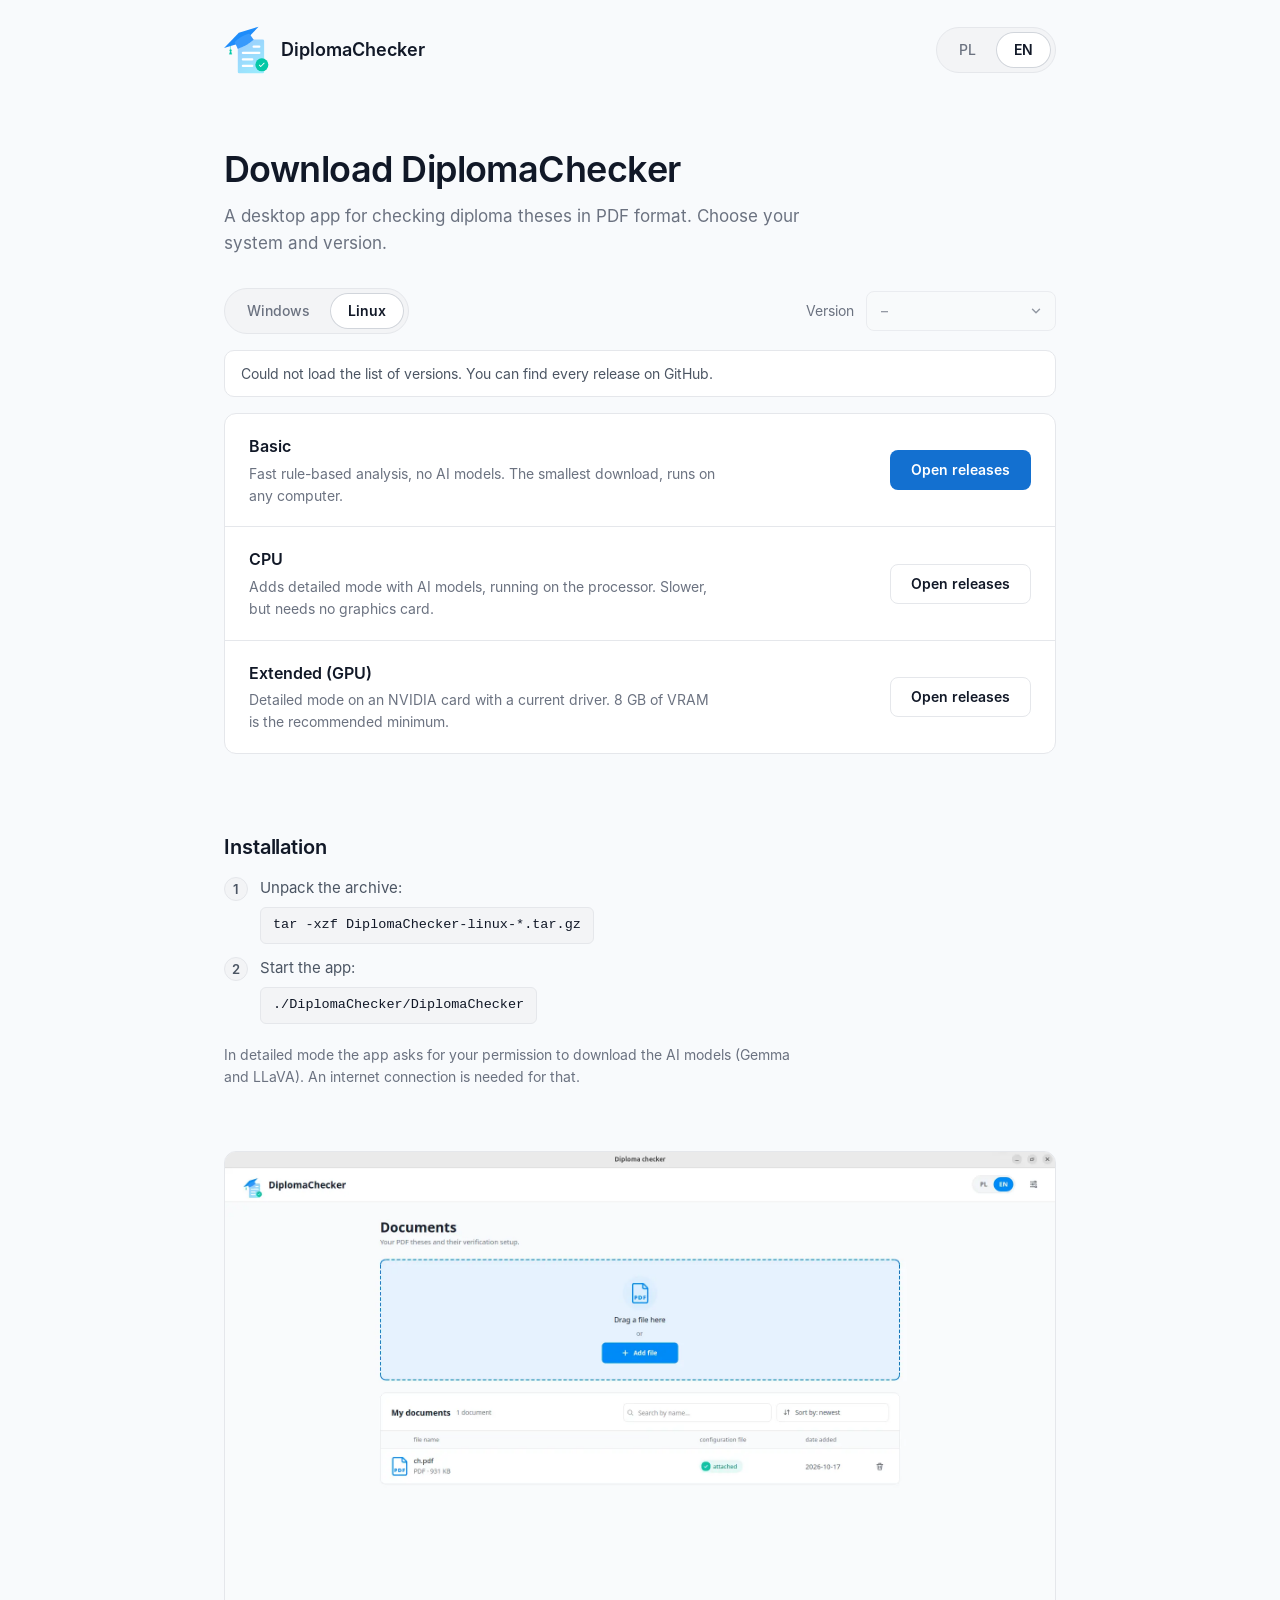
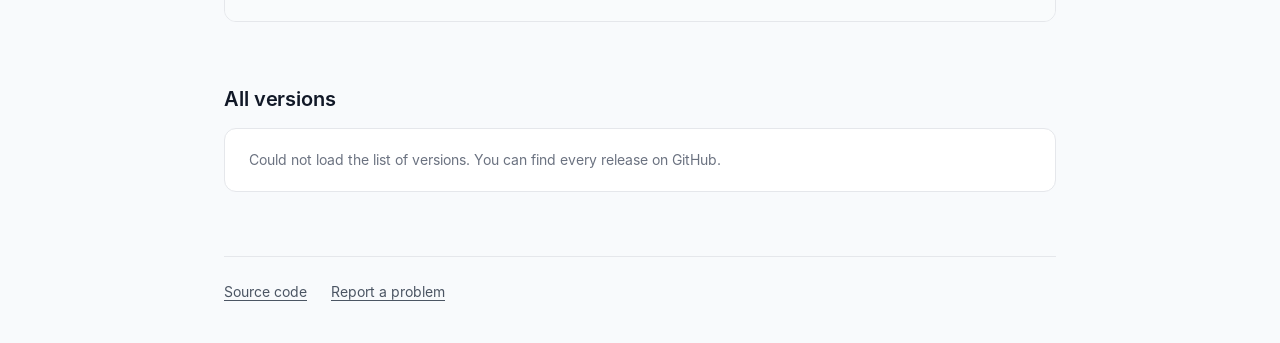
==== index.html @ 4f6f4d1f "Creating download page" ====
<!doctype html>
<html lang="pl">
<head>
  <meta charset="utf-8">
  <meta name="viewport" content="width=device-width, initial-scale=1">
  <title>Pobierz DiplomaChecker</title>
  <meta name="description" content="Pobierz DiplomaChecker, aplikację desktopową do sprawdzania prac dyplomowych w formacie PDF. Windows i Linux.">
  <meta name="color-scheme" content="light">
  <link rel="icon" href="assets/logo.svg" type="image/svg+xml">
  <link rel="preload" href="assets/fonts/inter-400.woff2" as="font" type="font/woff2" crossorigin>
  <link rel="preload" href="assets/fonts/inter-600.woff2" as="font" type="font/woff2" crossorigin>
  <link rel="stylesheet" href="assets/style.css">
  <script src="assets/app.js" defer></script>
</head>
<body>
  <header class="wrap site-header">
    <a class="brand" href="./" aria-label="DiplomaChecker">
      <img class="logo" src="assets/favicon.svg" alt="" width="45" height="52">
      <span class="brand-name">DiplomaChecker</span>
    </a>
    <div class="seg" id="lang" role="radiogroup" aria-label="Język / Language">
      <label><input type="radio" name="lang" value="pl"><span>PL</span></label>
      <label><input type="radio" name="lang" value="en"><span>EN</span></label>
    </div>
  </header>

  <main class="wrap">
    <section class="hero">
      <h1 data-i18n="h1">Pobierz DiplomaChecker</h1>
      <p class="lead" data-i18n="lead">Aplikacja desktopowa do sprawdzania prac dyplomowych w formacie PDF. Wybierz system i wersję.</p>
    </section>

    <section class="chooser" aria-label="Pobieranie">
      <div class="bar">
        <div class="seg" id="os" role="radiogroup" data-i18n-aria="os_label" aria-label="System operacyjny">
          <label><input type="radio" name="os" value="windows"><span>Windows</span></label>
          <label><input type="radio" name="os" value="linux"><span>Linux</span></label>
        </div>
        <label class="version">
          <span data-i18n="version">Wersja</span>
          <select id="version" disabled></select>
        </label>
      </div>

      <p class="notice" id="notice" role="status" hidden></p>

      <ul class="list" id="variants">
        <li class="row" data-variant="base">
          <div class="info">
            <p class="name" data-i18n="base_name">Podstawowa</p>
            <p class="desc" data-i18n="base_desc"></p>
          </div>
          <span class="size" data-size></span>
          <a class="btn btn-primary" data-action></a>
        </li>
        <li class="row" data-variant="cpu">
          <div class="info">
            <p class="name" data-i18n="cpu_name">CPU</p>
            <p class="desc" data-i18n="cpu_desc"></p>
          </div>
          <span class="size" data-size></span>
          <a class="btn btn-secondary" data-action></a>
        </li>
        <li class="row" data-variant="gpu">
          <div class="info">
            <p class="name" data-i18n="gpu_name">Rozszerzona (GPU)</p>
            <p class="desc" data-i18n="gpu_desc"></p>
          </div>
          <span class="size" data-size></span>
          <a class="btn btn-secondary" data-action></a>
        </li>
      </ul>

      <p class="meta" id="release-meta"></p>
    </section>

    <noscript><p class="notice">Do wyświetlenia aktualnej listy wersji potrzebny jest JavaScript. Wszystkie wydania są na stronie <a href="https://github.com/PDF-Diploma-Checker/app/releases">GitHub Releases</a>.</p></noscript>

    <section class="install" aria-labelledby="install-title">
      <h2 id="install-title" data-i18n="install_title">Instalacja</h2>
      <ol class="steps" data-os-steps="windows">
        <li data-i18n-html="win_1"></li>
        <li data-i18n-html="win_2"></li>
        <li data-i18n-html="win_3"></li>
      </ol>
      <ol class="steps" data-os-steps="linux" hidden>
        <li data-i18n-html="lin_1"></li>
        <li data-i18n-html="lin_2"></li>
      </ol>
      <p class="note" data-i18n="models_note"></p>
    </section>

    <figure class="shot">
      <img id="shot" src="assets/img/app-pl.webp" width="1440" height="860" alt="" loading="lazy">
    </figure>

    <section class="versions" aria-labelledby="versions-title">
      <h2 id="versions-title" data-i18n="all_title">Wszystkie wersje</h2>
      <ul class="list" id="all-versions"></ul>
    </section>
  </main>

  <footer class="wrap site-footer">
    <div class="footer-inner">
      <a id="link-repo" href="https://github.com/PDF-Diploma-Checker/app" data-i18n="repo">Kod źródłowy</a>
      <a id="link-issues" href="https://github.com/PDF-Diploma-Checker/app/issues" data-i18n="issues">Zgłoś problem</a>
    </div>
  </footer>
</body>
</html>
---- assets/style.css ----
/* Palette taken from the DiplomaChecker app (src/ui/styles.py).
   Roughly 60% background, 30% surfaces/greys, 10% accent (blue only on the logo, the main button and focus). */
@font-face { font-family: "Inter"; font-weight: 400; font-style: normal; font-display: swap; src: url("fonts/inter-400.woff2") format("woff2"); }
@font-face { font-family: "Inter"; font-weight: 500; font-style: normal; font-display: swap; src: url("fonts/inter-500.woff2") format("woff2"); }
@font-face { font-family: "Inter"; font-weight: 600; font-style: normal; font-display: swap; src: url("fonts/inter-600.woff2") format("woff2"); }

:root {
  --bg: #F8FAFC;
  --surface: #FFFFFF;
  --border: #E5E7EB;
  --border-strong: #D1D5DB;
  --neutral: #F3F4F6;
  --text: #111827;
  --text-2: #6B7280;
  --text-3: #4B5563;
  --accent: #1E8CFA;
  --accent-text: #0F63B8;
  --accent-btn: #1370D0;        /* a slightly deeper app blue: white text on it passes AA */
  --accent-btn-hover: #0F63B8;
  --accent-50: #F2F8FF;
  --radius: 12px;
  --gutter: 24px;
  color-scheme: light;
}

*, *::before, *::after { box-sizing: border-box; }
html { -webkit-text-size-adjust: 100%; }
body {
  margin: 0;
  background: var(--bg);
  color: var(--text);
  font: 400 16px/1.55 "Inter", "Segoe UI", "Roboto", "Helvetica Neue", "Noto Sans", "Ubuntu", sans-serif;
  font-feature-settings: "kern", "calt";
}
[hidden] { display: none !important; }
h1, h2, p, ul, ol, figure { margin: 0; padding: 0; }
ul, ol { list-style: none; }
a { color: var(--accent-text); text-decoration-thickness: 1px; text-underline-offset: 3px; }
a:hover { color: var(--accent-btn); }
:focus-visible { outline: 2px solid var(--accent); outline-offset: 2px; border-radius: 6px; }

.wrap { width: 100%; max-width: 880px; margin: 0 auto; padding: 0 var(--gutter); }

/* header */
.site-header { display: flex; align-items: center; justify-content: space-between; padding-top: 24px; padding-bottom: 24px; }
.brand { display: inline-flex; align-items: center; gap: 12px; color: var(--text); text-decoration: none; }
.brand:hover { color: var(--text); }
.mark { display: grid; place-items: center; width: 40px; height: 40px; border-radius: 10px; background: var(--accent); }
.brand-name { font-size: 18px; font-weight: 600; }

/* segmented control (language, system) */
.seg { display: inline-flex; padding: 4px; gap: 2px; background: var(--neutral); border: 1px solid var(--border); border-radius: 999px; }
.seg label { position: relative; display: block; }
.seg input { position: absolute; inset: 0; width: 100%; height: 100%; margin: 0; opacity: 0; cursor: pointer; }
.seg span { display: block; padding: 7px 18px; border-radius: 999px; font-size: 14px; font-weight: 500; color: var(--text-2); transition: color .15s, background-color .15s; }
.seg input:hover + span { color: var(--text); }
.seg input:checked + span { background: var(--surface); color: var(--text); font-weight: 600; box-shadow: inset 0 0 0 1px var(--border-strong); }
.seg input:focus-visible + span { outline: 2px solid var(--accent); outline-offset: 2px; }

/* hero */
.hero { padding-top: 48px; padding-bottom: 32px; }
.hero h1 { font-size: 36px; line-height: 1.2; font-weight: 600; letter-spacing: -0.015em; }
.lead { margin-top: 12px; max-width: 54ch; font-size: 17px; color: var(--text-2); }

/* chooser */
.bar { display: flex; flex-wrap: wrap; align-items: center; justify-content: space-between; gap: 16px; margin-bottom: 16px; }
.version { display: inline-flex; align-items: center; gap: 12px; font-size: 14px; color: var(--text-2); }
.version select {
  appearance: none; -webkit-appearance: none;
  height: 40px; min-width: 190px; padding: 0 40px 0 14px;
  font: 500 14px/1 "Inter", sans-serif; color: var(--text);
  background: var(--surface) url("data:image/svg+xml,%3Csvg xmlns='http://www.w3.org/2000/svg' viewBox='0 0 24 24' fill='none' stroke='%236B7280' stroke-width='2.5' stroke-linecap='round' stroke-linejoin='round'%3E%3Cpolyline points='6 9 12 15 18 9'/%3E%3C/svg%3E") no-repeat right 12px center / 14px 14px;
  border: 1px solid var(--border); border-radius: 8px; cursor: pointer;
}
.version select:hover:not(:disabled) { border-color: var(--border-strong); }
.version select:disabled { color: var(--text-2); cursor: default; background-color: #F9FAFB; }

.notice { margin-bottom: 16px; padding: 12px 16px; font-size: 14px; color: var(--text-3); background: var(--surface); border: 1px solid var(--border); border-radius: 10px; }

.list { background: var(--surface); border: 1px solid var(--border); border-radius: var(--radius); }
.row { display: grid; grid-template-columns: 1fr auto auto; align-items: center; gap: 8px 24px; padding: 20px 24px; }
.row + .row { border-top: 1px solid var(--border); }
.name { font-size: 16px; font-weight: 600; }
.desc { margin-top: 4px; max-width: 52ch; font-size: 14px; line-height: 1.55; color: var(--text-2); }
.size { min-width: 76px; text-align: right; font-size: 14px; color: var(--text-2); font-variant-numeric: tabular-nums; }

.btn {
  display: inline-flex; align-items: center; justify-content: center;
  min-width: 128px; height: 40px; padding: 0 20px;
  font: 600 14px/1 "Inter", sans-serif; text-decoration: none; white-space: nowrap;
  border-radius: 8px; border: 1px solid transparent; cursor: pointer;
  transition: background-color .15s, border-color .15s;
}
.btn-primary { background: var(--accent-btn); color: #fff; }
.btn-primary:hover { background: var(--accent-btn-hover); color: #fff; }
.btn-secondary { background: var(--surface); color: var(--text); border-color: var(--border); }
.btn-secondary:hover { background: #F9FAFB; border-color: var(--border-strong); color: var(--text); }
.btn[aria-disabled="true"] { background: #F9FAFB; color: #9CA3AF; border-color: var(--border); cursor: default; pointer-events: none; }

.sha { margin-top: 6px; padding: 0; background: none; border: 0; font: 400 13px/1.4 "Inter", sans-serif; color: var(--text-2); text-decoration: underline; text-underline-offset: 3px; cursor: pointer; }
.sha:hover { color: var(--text); }

.meta { margin-top: 16px; font-size: 14px; color: var(--text-2); }

/* install */
.install { padding-top: 64px; }
h2 { font-size: 20px; line-height: 1.3; font-weight: 600; letter-spacing: -0.005em; }
.steps { margin-top: 16px; counter-reset: step; display: grid; grid-template-columns: minmax(0, 1fr); gap: 12px; }
.steps li { position: relative; padding-left: 36px; max-width: 64ch; font-size: 15px; color: var(--text-3); counter-increment: step; }
.steps li::before {
  content: counter(step); position: absolute; left: 0; top: 1px;
  display: grid; place-items: center; width: 24px; height: 24px;
  font-size: 13px; font-weight: 600; color: var(--text-3);
  background: var(--neutral); border: 1px solid var(--border); border-radius: 50%;
}
.steps strong { color: var(--text); font-weight: 600; }
code { padding: 2px 6px; font: 400 13.5px/1.4 ui-monospace, "SF Mono", "Cascadia Mono", "Roboto Mono", Menlo, Consolas, monospace; color: var(--text); background: var(--neutral); border: 1px solid var(--border); border-radius: 6px; }
.steps code { display: block; width: fit-content; max-width: 100%; margin-top: 8px; padding: 8px 12px; overflow-x: auto; white-space: nowrap; }
.note { margin-top: 20px; max-width: 64ch; font-size: 14px; color: var(--text-2); }

/* screenshot */
.shot { margin-top: 64px; overflow: hidden; background: var(--surface); border: 1px solid var(--border); border-radius: var(--radius); }
.shot img { display: block; width: 100%; height: auto; }

/* all versions */
.versions { padding-top: 64px; }
.versions .list { margin-top: 16px; }
.versions .row { grid-template-columns: 1fr auto; padding: 16px 24px; }
.v-tag { font-size: 15px; font-weight: 600; }
.v-title { display: flex; flex-wrap: wrap; align-items: center; gap: 4px 12px; }
.v-date { font-size: 14px; font-weight: 400; color: var(--text-2); }
.v-flag { padding: 2px 8px; white-space: nowrap; font-size: 12px; font-weight: 500; color: var(--text-3); background: var(--neutral); border: 1px solid var(--border); border-radius: 6px; }
.v-links { display: flex; gap: 20px; font-size: 14px; font-weight: 500; }
.v-links button { padding: 0; background: none; border: 0; font: inherit; color: var(--accent-text); text-decoration: underline; text-decoration-thickness: 1px; text-underline-offset: 3px; cursor: pointer; }
.v-links button:hover { color: var(--accent-btn); }
.v-empty { padding: 20px 24px; font-size: 14px; color: var(--text-2); }

/* footer */
.site-footer { margin-top: 64px; padding-bottom: 40px; font-size: 14px; }
.footer-inner { display: flex; gap: 24px; padding-top: 24px; border-top: 1px solid var(--border); }
.site-footer a { color: var(--text-3); }
.site-footer a:hover { color: var(--text); }

/* narrow screens */
@media (max-width: 640px) {
  :root { --gutter: 16px; }
  .hero { padding-top: 32px; }
  .hero h1 { font-size: 30px; }
  .lead { font-size: 16px; }
  .bar { align-items: stretch; }
  .version { width: 100%; justify-content: space-between; }
  .version select { flex: 1; max-width: 240px; }
  .row { grid-template-columns: 1fr auto; padding: 18px 16px; }
  .info { grid-column: 1 / -1; }
  .size { grid-column: 1; text-align: left; min-width: 0; }
  .btn { grid-column: 2; }
  .versions .row { padding: 14px 16px; }
  .versions .row { grid-template-columns: 1fr; gap: 8px; }
  .install, .versions { padding-top: 48px; }
  .shot { margin-top: 48px; }
}

@media (prefers-reduced-motion: reduce) { * { transition: none !important; } }
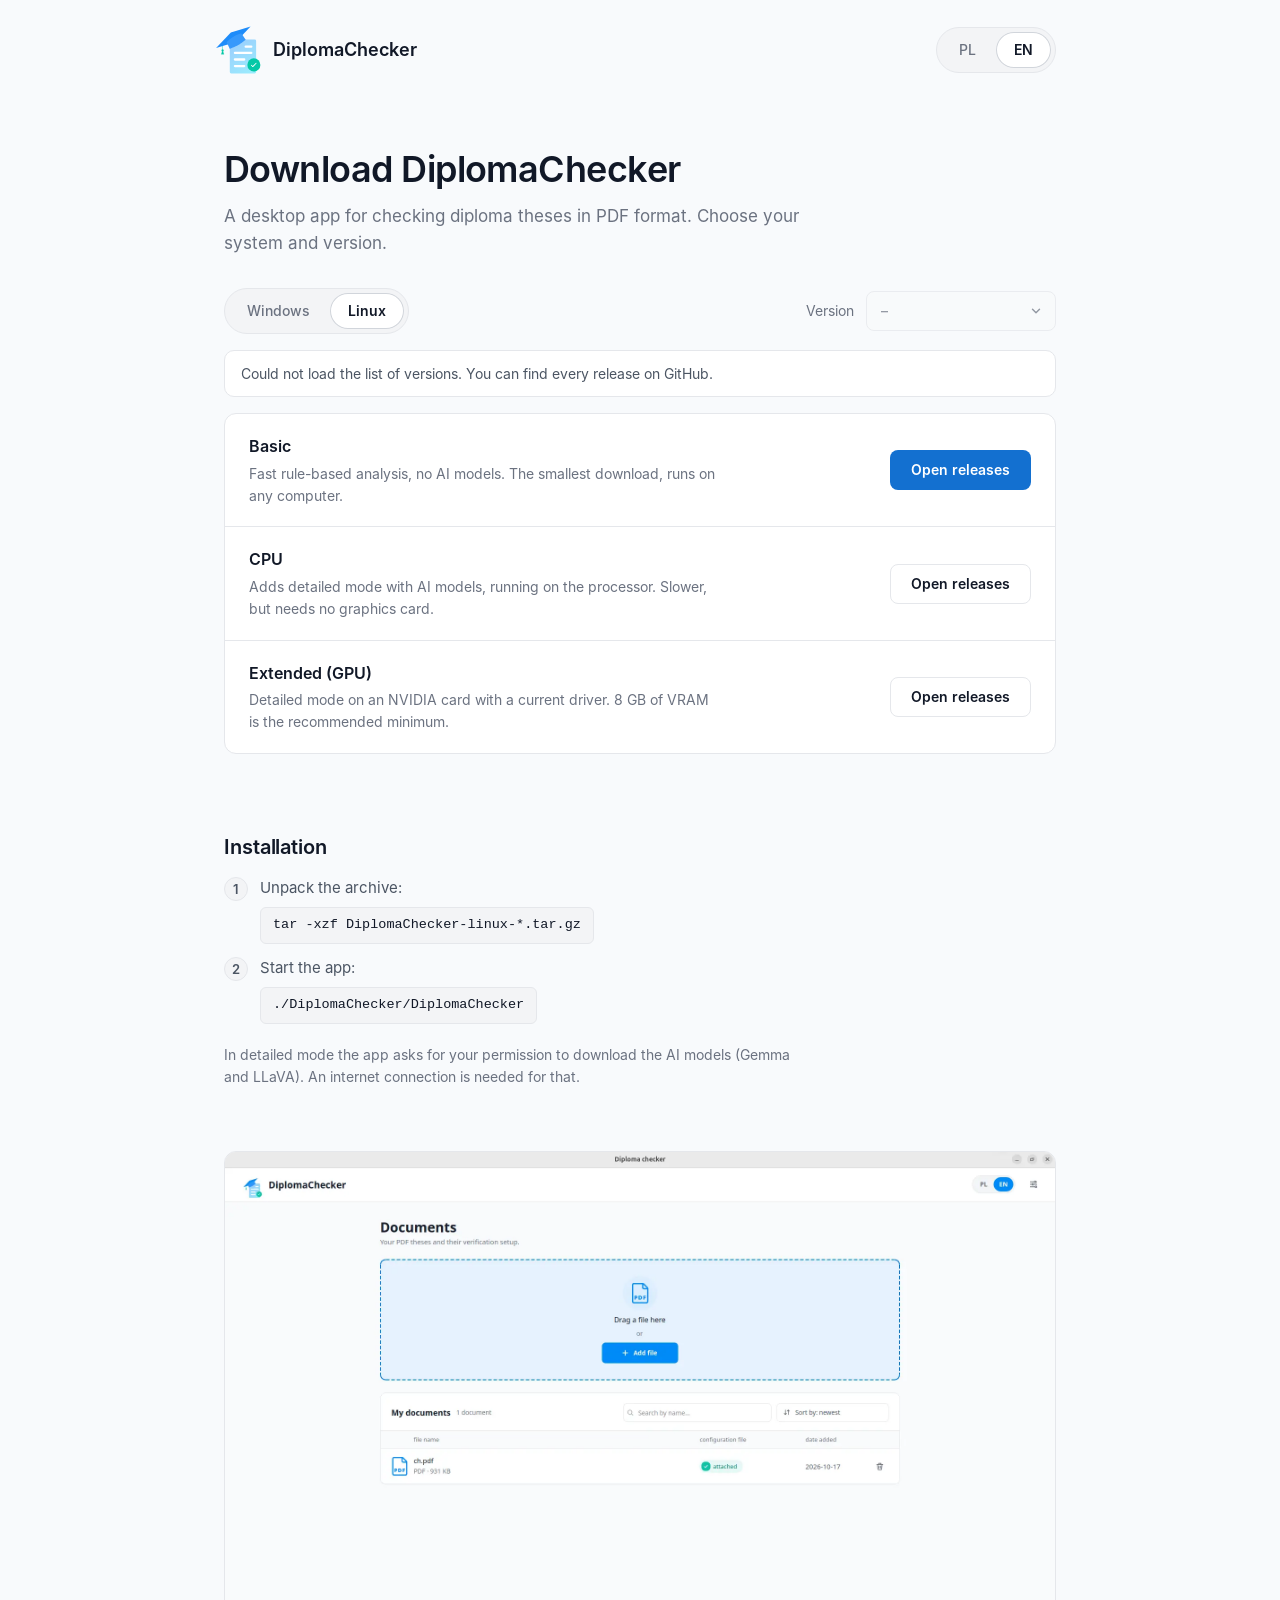
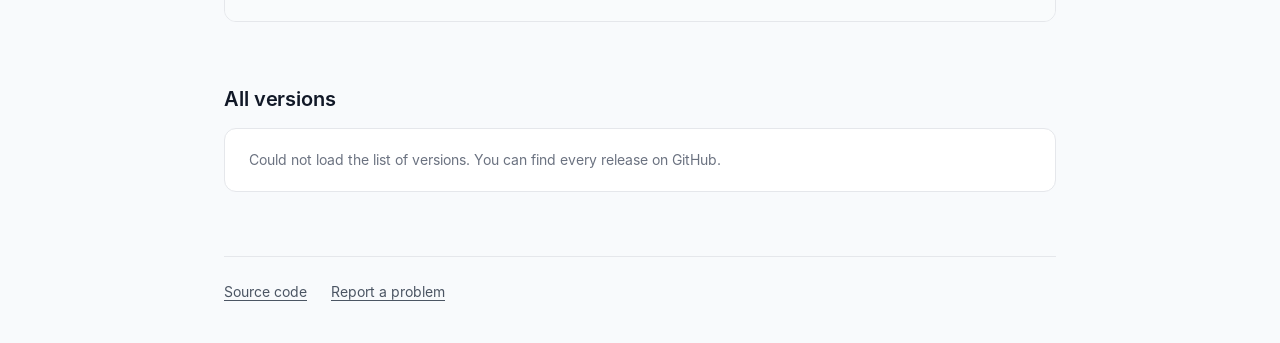
==== commit 050ec128: "Fix download page" ====
--- a/index.html
+++ b/index.html
@@ -15,7 +15,7 @@
 <body>
   <header class="wrap site-header">
     <a class="brand" href="./" aria-label="DiplomaChecker">
-      <img class="logo" src="assets/favicon.svg" alt="" width="45" height="52">
+      <img class="logo" src="assets/logo.svg" alt="" width="45" height="52">
       <span class="brand-name">DiplomaChecker</span>
     </a>
     <div class="seg" id="lang" role="radiogroup" aria-label="Język / Language">
--- a/assets/style.css
+++ b/assets/style.css
@@ -45,7 +45,7 @@
 .site-header { display: flex; align-items: center; justify-content: space-between; padding-top: 24px; padding-bottom: 24px; }
 .brand { display: inline-flex; align-items: center; gap: 12px; color: var(--text); text-decoration: none; }
 .brand:hover { color: var(--text); }
-.mark { display: grid; place-items: center; width: 40px; height: 40px; border-radius: 10px; background: var(--accent); }
+.logo { display: block; width: auto; height: 52px; margin-left: -8px; }  /* the artwork has transparent padding on the left */
 .brand-name { font-size: 18px; font-weight: 600; }
 
 /* segmented control (language, system) */
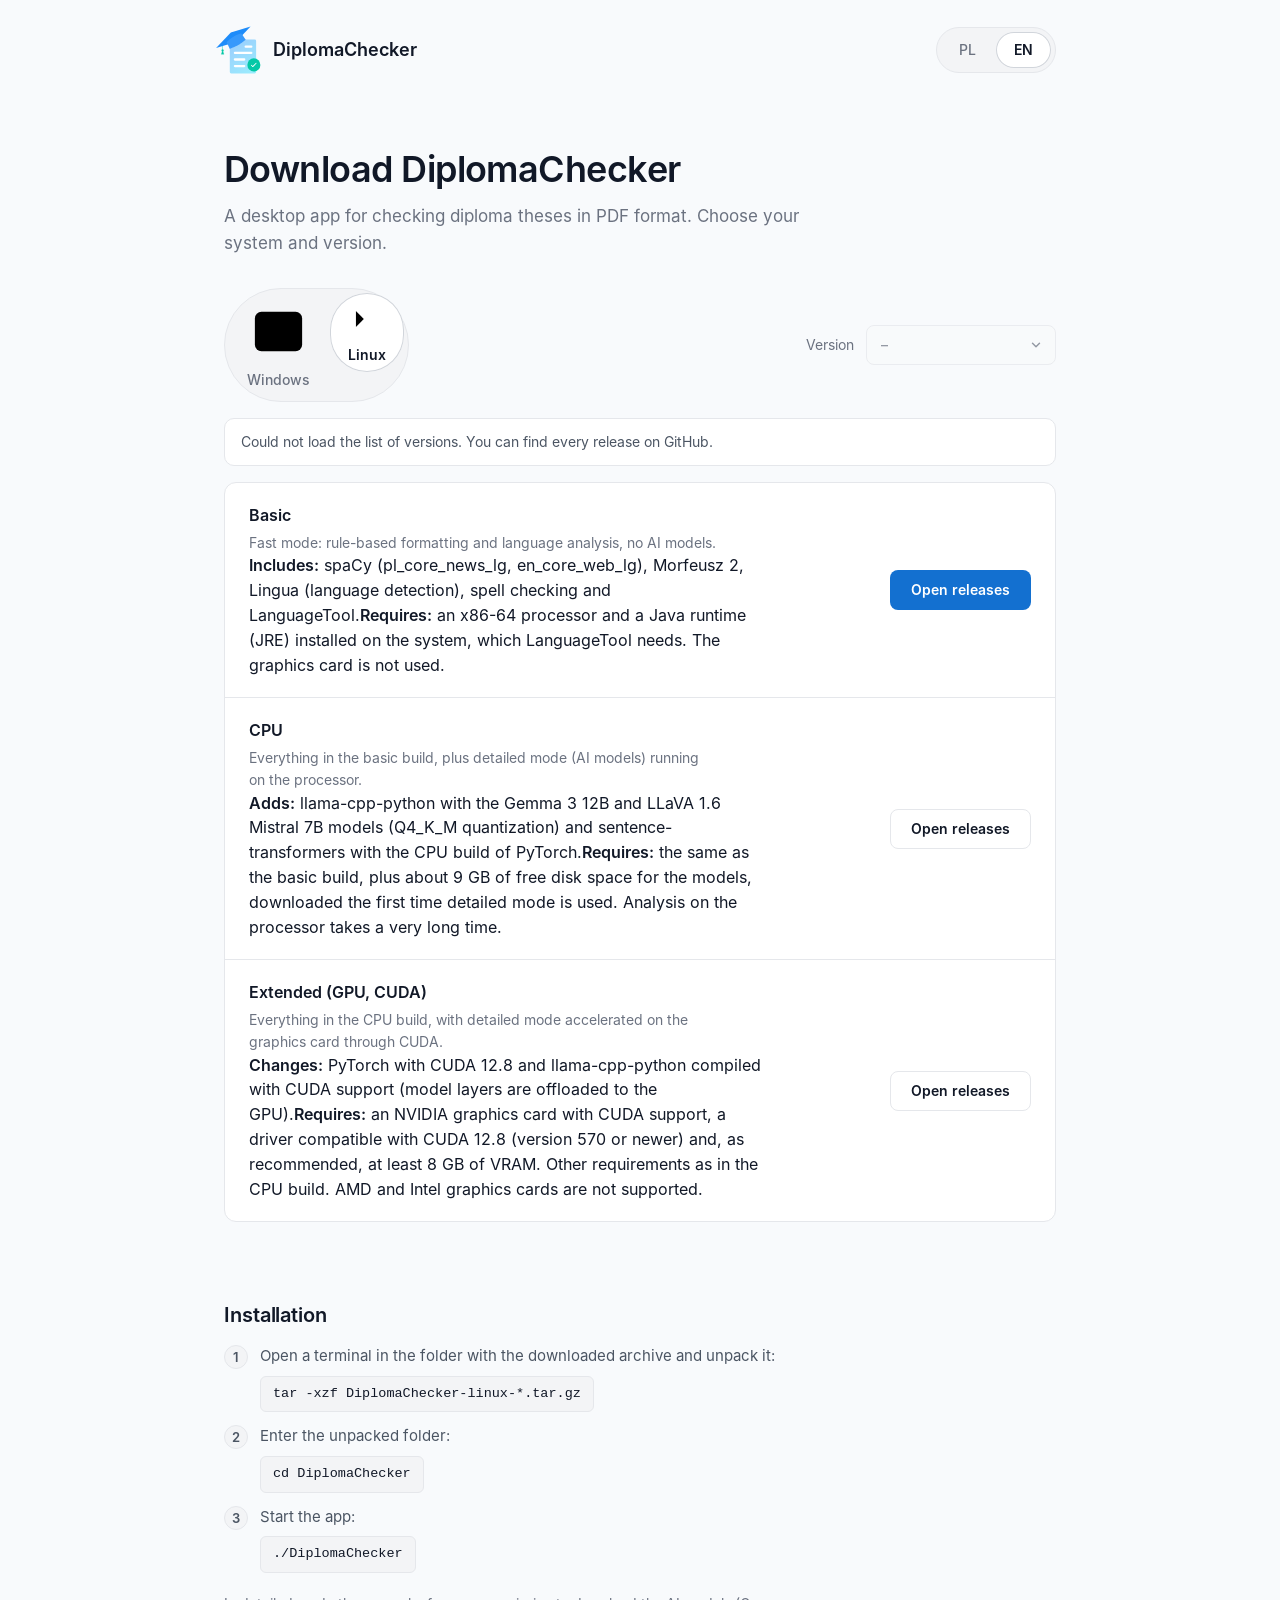
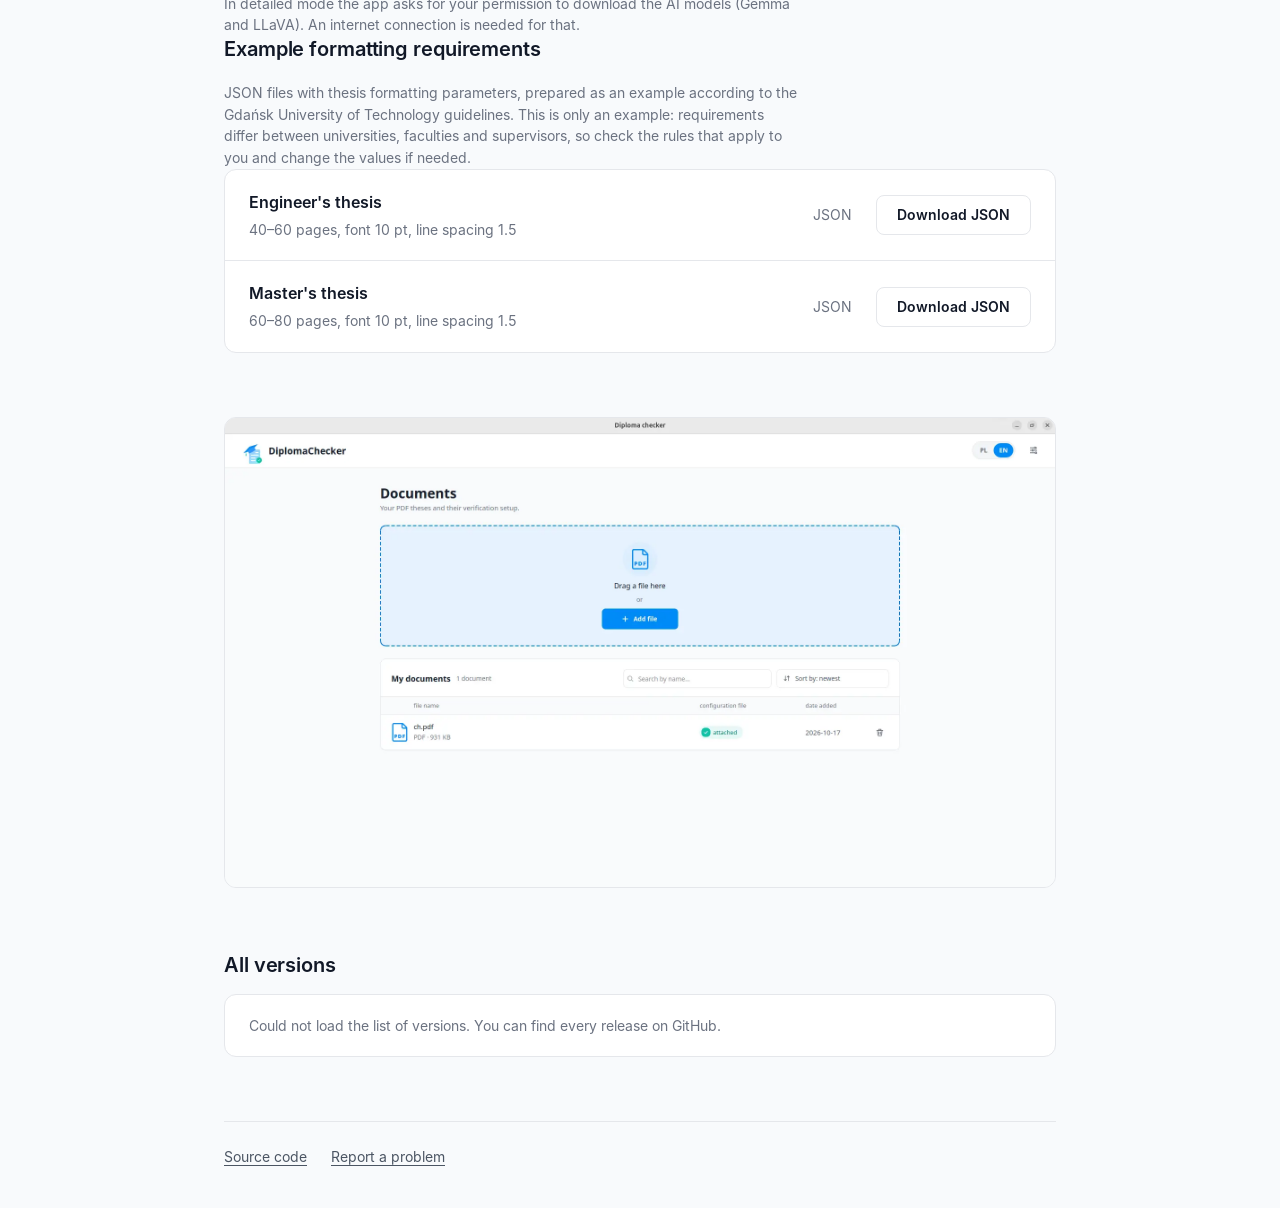
==== commit 37fb8110: "Adding example json" ====
--- a/index.html
+++ b/index.html
@@ -32,9 +32,9 @@
 
     <section class="chooser" aria-label="Pobieranie">
       <div class="bar">
-        <div class="seg" id="os" role="radiogroup" data-i18n-aria="os_label" aria-label="System operacyjny">
-          <label><input type="radio" name="os" value="windows"><span>Windows</span></label>
-          <label><input type="radio" name="os" value="linux"><span>Linux</span></label>
+        <div class="seg seg-os" id="os" role="radiogroup" data-i18n-aria="os_label" aria-label="System operacyjny">
+          <label><input type="radio" name="os" value="windows"><span><svg class="ico" viewBox="0 0 24 24" aria-hidden="true"><rect x="3" y="4.5" width="18" height="15" rx="2.5"/><path d="M3 9.5h18"/></svg>Windows</span></label>
+          <label><input type="radio" name="os" value="linux"><span><svg class="ico" viewBox="0 0 24 24" aria-hidden="true"><path d="M5 7l5 5-5 5"/><path d="M12.5 17H19"/></svg>Linux</span></label>
         </div>
         <label class="version">
           <span data-i18n="version">Wersja</span>
@@ -49,6 +49,7 @@
           <div class="info">
             <p class="name" data-i18n="base_name">Podstawowa</p>
             <p class="desc" data-i18n="base_desc"></p>
+            <p class="spec" data-i18n-html="base_spec"></p>
           </div>
           <span class="size" data-size></span>
           <a class="btn btn-primary" data-action></a>
@@ -57,6 +58,7 @@
           <div class="info">
             <p class="name" data-i18n="cpu_name">CPU</p>
             <p class="desc" data-i18n="cpu_desc"></p>
+            <p class="spec" data-i18n-html="cpu_spec"></p>
           </div>
           <span class="size" data-size></span>
           <a class="btn btn-secondary" data-action></a>
@@ -65,6 +67,7 @@
           <div class="info">
             <p class="name" data-i18n="gpu_name">Rozszerzona (GPU)</p>
             <p class="desc" data-i18n="gpu_desc"></p>
+            <p class="spec" data-i18n-html="gpu_spec"></p>
           </div>
           <span class="size" data-size></span>
           <a class="btn btn-secondary" data-action></a>
@@ -74,7 +77,7 @@
       <p class="meta" id="release-meta"></p>
     </section>
 
-    <noscript><p class="notice">Do wyświetlenia aktualnej listy wersji potrzebny jest JavaScript. Wszystkie wydania są na stronie <a href="https://github.com/PDF-Diploma-Checker/app/releases">GitHub Releases</a>.</p></noscript>
+    <noscript><p class="notice">Do wyświetlenia aktualnej listy wersji potrzebny jest JavaScript. Wszystkie wydania są na stronie <a href="https://github.com/PDF-Diploma-Checker/diploma-checker-download/releases">GitHub Releases</a>.</p></noscript>
 
     <section class="install" aria-labelledby="install-title">
       <h2 id="install-title" data-i18n="install_title">Instalacja</h2>
@@ -86,8 +89,32 @@
       <ol class="steps" data-os-steps="linux" hidden>
         <li data-i18n-html="lin_1"></li>
         <li data-i18n-html="lin_2"></li>
+        <li data-i18n-html="lin_3"></li>
       </ol>
       <p class="note" data-i18n="models_note"></p>
+    </section>
+
+    <section class="reqs" aria-labelledby="req-title">
+      <h2 id="req-title" data-i18n="req_title">Przykładowe wymagania formalne</h2>
+      <p class="note" data-i18n="req_note"></p>
+      <ul class="list">
+        <li class="row">
+          <div class="info">
+            <p class="name" data-i18n="req_eng">Praca inżynierska</p>
+            <p class="desc" data-req-summary="assets/requirements/wymagania_inz.json"></p>
+          </div>
+          <span class="size">JSON</span>
+          <a class="btn btn-secondary" data-req-link="req_eng" href="assets/requirements/wymagania_inz.json" download="wymagania_inz.json" data-i18n="req_download">Pobierz JSON</a>
+        </li>
+        <li class="row">
+          <div class="info">
+            <p class="name" data-i18n="req_msc">Praca magisterska</p>
+            <p class="desc" data-req-summary="assets/requirements/wymagania_mag.json"></p>
+          </div>
+          <span class="size">JSON</span>
+          <a class="btn btn-secondary" data-req-link="req_msc" href="assets/requirements/wymagania_mag.json" download="wymagania_mag.json" data-i18n="req_download">Pobierz JSON</a>
+        </li>
+      </ul>
     </section>
 
     <figure class="shot">
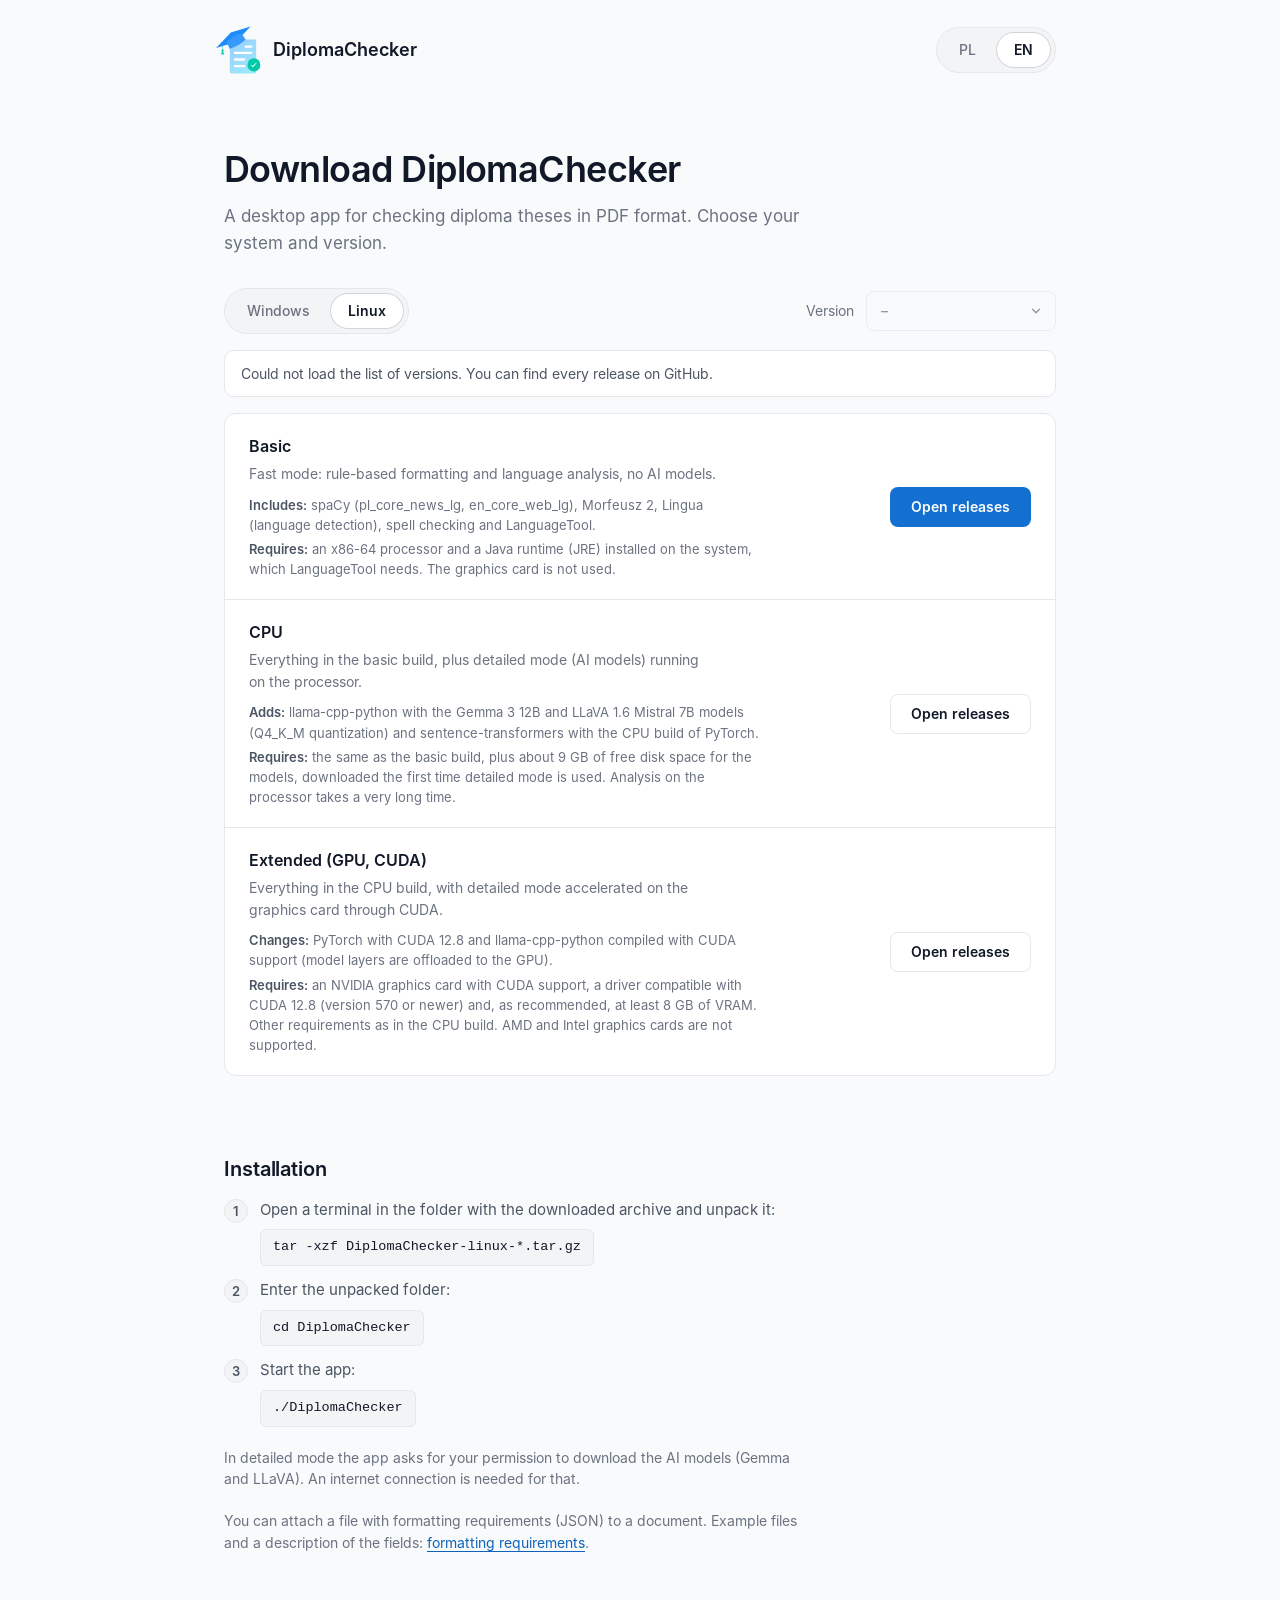
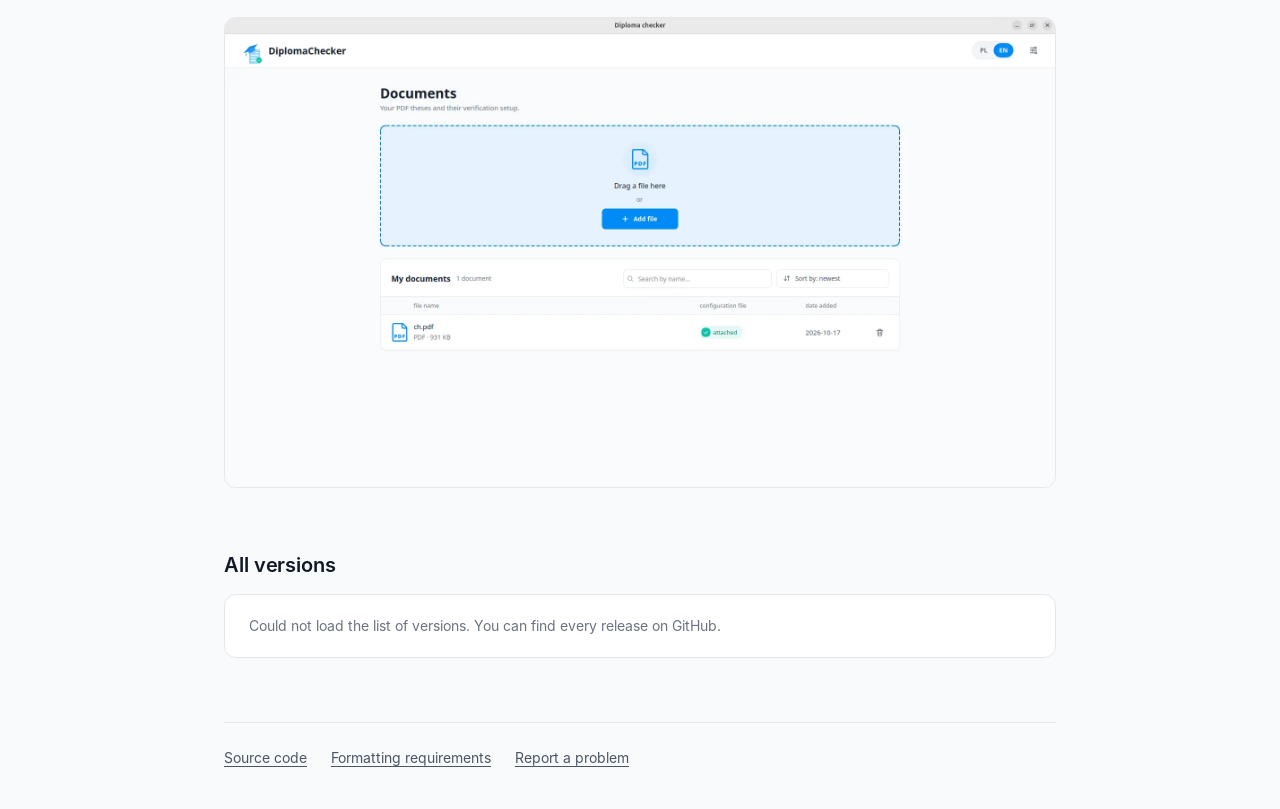
==== commit b6ef3434: "Redesigning" ====
--- a/index.html
+++ b/index.html
@@ -32,9 +32,9 @@
 
     <section class="chooser" aria-label="Pobieranie">
       <div class="bar">
-        <div class="seg seg-os" id="os" role="radiogroup" data-i18n-aria="os_label" aria-label="System operacyjny">
-          <label><input type="radio" name="os" value="windows"><span><svg class="ico" viewBox="0 0 24 24" aria-hidden="true"><rect x="3" y="4.5" width="18" height="15" rx="2.5"/><path d="M3 9.5h18"/></svg>Windows</span></label>
-          <label><input type="radio" name="os" value="linux"><span><svg class="ico" viewBox="0 0 24 24" aria-hidden="true"><path d="M5 7l5 5-5 5"/><path d="M12.5 17H19"/></svg>Linux</span></label>
+        <div class="seg" id="os" role="radiogroup" data-i18n-aria="os_label" aria-label="System operacyjny">
+          <label><input type="radio" name="os" value="windows"><span>Windows</span></label>
+          <label><input type="radio" name="os" value="linux"><span>Linux</span></label>
         </div>
         <label class="version">
           <span data-i18n="version">Wersja</span>
@@ -92,29 +92,7 @@
         <li data-i18n-html="lin_3"></li>
       </ol>
       <p class="note" data-i18n="models_note"></p>
-    </section>
-
-    <section class="reqs" aria-labelledby="req-title">
-      <h2 id="req-title" data-i18n="req_title">Przykładowe wymagania formalne</h2>
-      <p class="note" data-i18n="req_note"></p>
-      <ul class="list">
-        <li class="row">
-          <div class="info">
-            <p class="name" data-i18n="req_eng">Praca inżynierska</p>
-            <p class="desc" data-req-summary="assets/requirements/wymagania_inz.json"></p>
-          </div>
-          <span class="size">JSON</span>
-          <a class="btn btn-secondary" data-req-link="req_eng" href="assets/requirements/wymagania_inz.json" download="wymagania_inz.json" data-i18n="req_download">Pobierz JSON</a>
-        </li>
-        <li class="row">
-          <div class="info">
-            <p class="name" data-i18n="req_msc">Praca magisterska</p>
-            <p class="desc" data-req-summary="assets/requirements/wymagania_mag.json"></p>
-          </div>
-          <span class="size">JSON</span>
-          <a class="btn btn-secondary" data-req-link="req_msc" href="assets/requirements/wymagania_mag.json" download="wymagania_mag.json" data-i18n="req_download">Pobierz JSON</a>
-        </li>
-      </ul>
+      <p class="note" data-i18n-html="req_hint"></p>
     </section>
 
     <figure class="shot">
@@ -130,6 +108,7 @@
   <footer class="wrap site-footer">
     <div class="footer-inner">
       <a id="link-repo" href="https://github.com/PDF-Diploma-Checker/app" data-i18n="repo">Kod źródłowy</a>
+      <a href="wymagania.html" data-i18n="req_footer">Wymagania formalne</a>
       <a id="link-issues" href="https://github.com/PDF-Diploma-Checker/app/issues" data-i18n="issues">Zgłoś problem</a>
     </div>
   </footer>
--- a/assets/style.css
+++ b/assets/style.css
@@ -82,6 +82,10 @@
 .row + .row { border-top: 1px solid var(--border); }
 .name { font-size: 16px; font-weight: 600; }
 .desc { margin-top: 4px; max-width: 52ch; font-size: 14px; line-height: 1.55; color: var(--text-2); }
+.spec { margin-top: 10px; max-width: 64ch; font-size: 13px; line-height: 1.55; color: var(--text-2); }
+.spec span { display: block; }
+.spec span + span { margin-top: 4px; }
+.spec strong { font-weight: 600; color: var(--text-3); }
 .size { min-width: 76px; text-align: right; font-size: 14px; color: var(--text-2); font-variant-numeric: tabular-nums; }
 
 .btn {
@@ -122,6 +126,19 @@
 .shot { margin-top: 64px; overflow: hidden; background: var(--surface); border: 1px solid var(--border); border-radius: var(--radius); }
 .shot img { display: block; width: 100%; height: auto; }
 
+/* requirements page */
+.back { display: inline-block; margin-bottom: 20px; font-size: 14px; font-weight: 500; text-decoration: none; }
+.back:hover { text-decoration: underline; }
+.block { padding-top: 48px; }
+.block .list, .block .steps { margin-top: 16px; }
+.fields { margin: 16px 0 0; background: var(--surface); border: 1px solid var(--border); border-radius: var(--radius); }
+.field { display: grid; grid-template-columns: 250px 1fr; gap: 6px 24px; padding: 14px 24px; }
+.field + .field { border-top: 1px solid var(--border); }
+.field dt { margin: 0; }
+.field dd { margin: 0; font-size: 14px; line-height: 1.55; color: var(--text-3); }
+.field code { font-size: 13px; overflow-wrap: anywhere; }
+.sample { display: block; margin-top: 2px; font-size: 13px; color: var(--text-2); }
+
 /* all versions */
 .versions { padding-top: 64px; }
 .versions .list { margin-top: 16px; }
@@ -156,6 +173,7 @@
   .btn { grid-column: 2; }
   .versions .row { padding: 14px 16px; }
   .versions .row { grid-template-columns: 1fr; gap: 8px; }
+  .field { grid-template-columns: 1fr; padding: 14px 16px; }
   .install, .versions { padding-top: 48px; }
   .shot { margin-top: 48px; }
 }
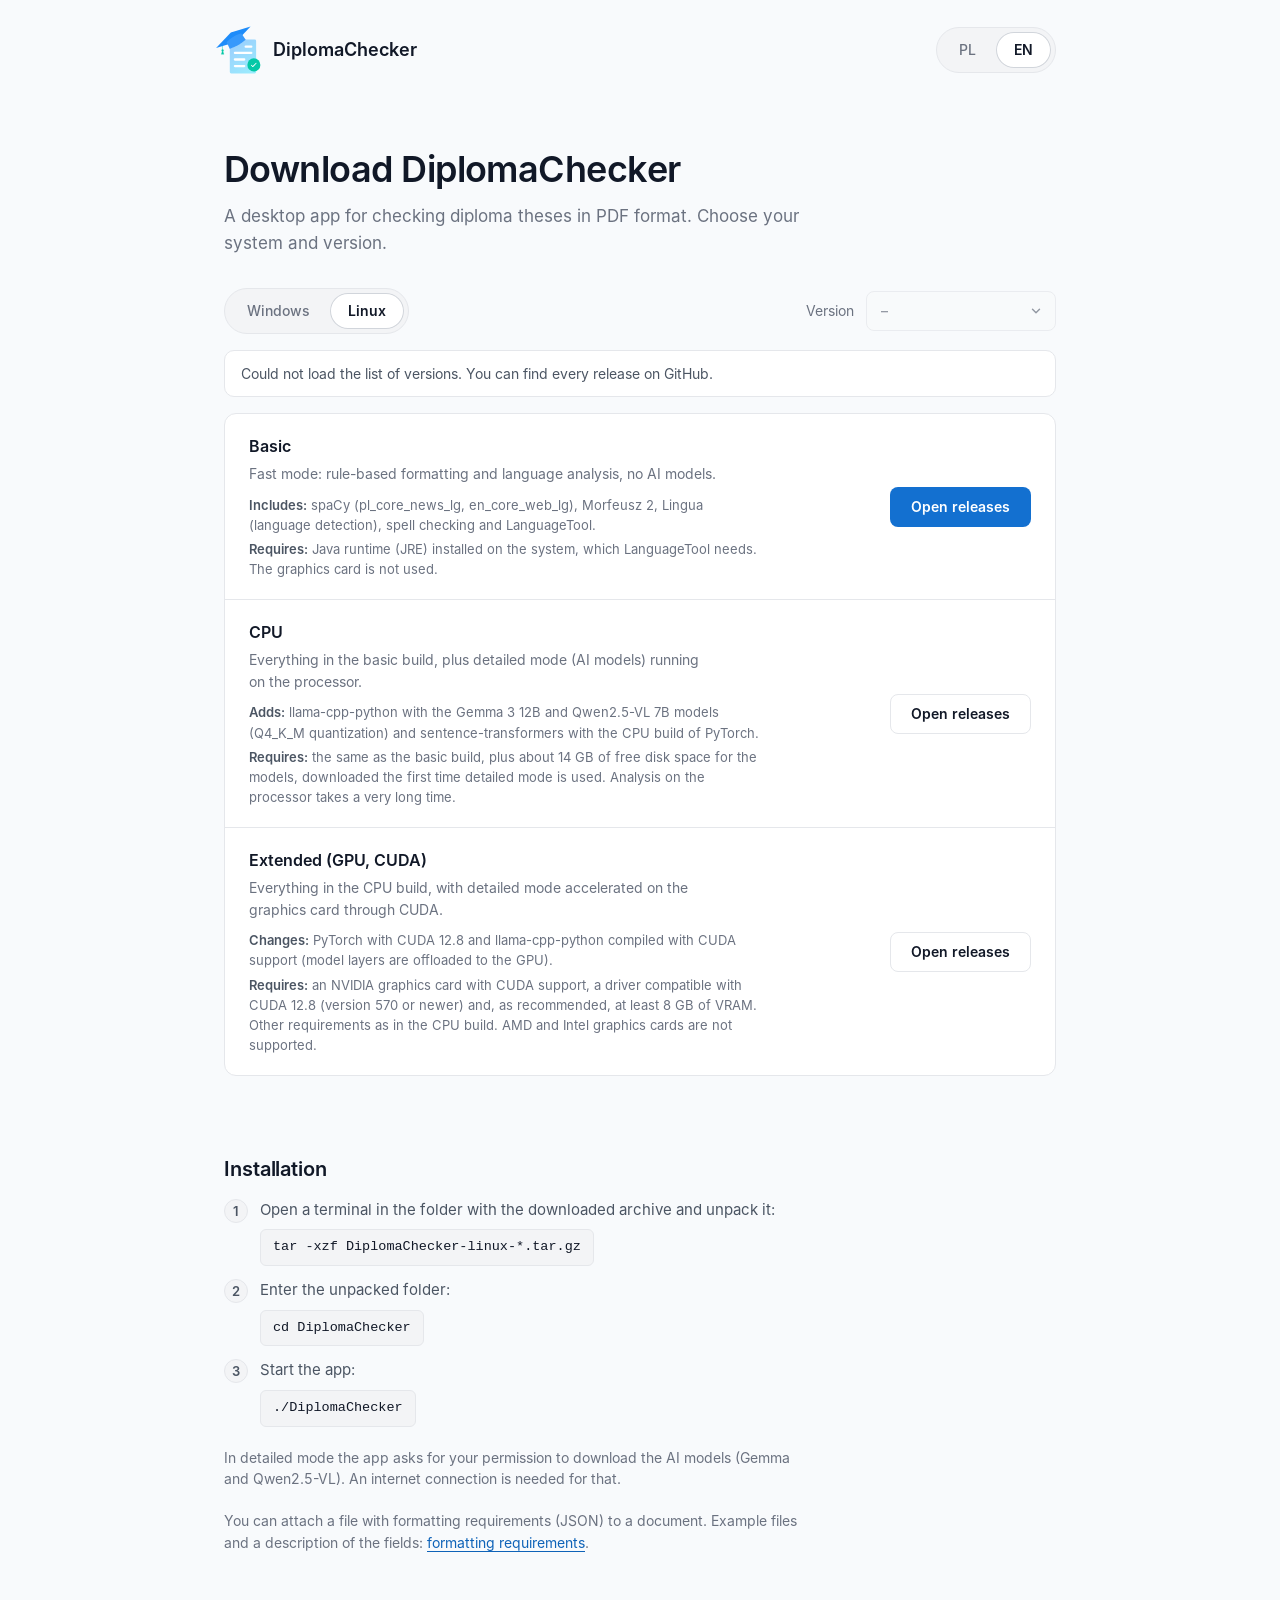
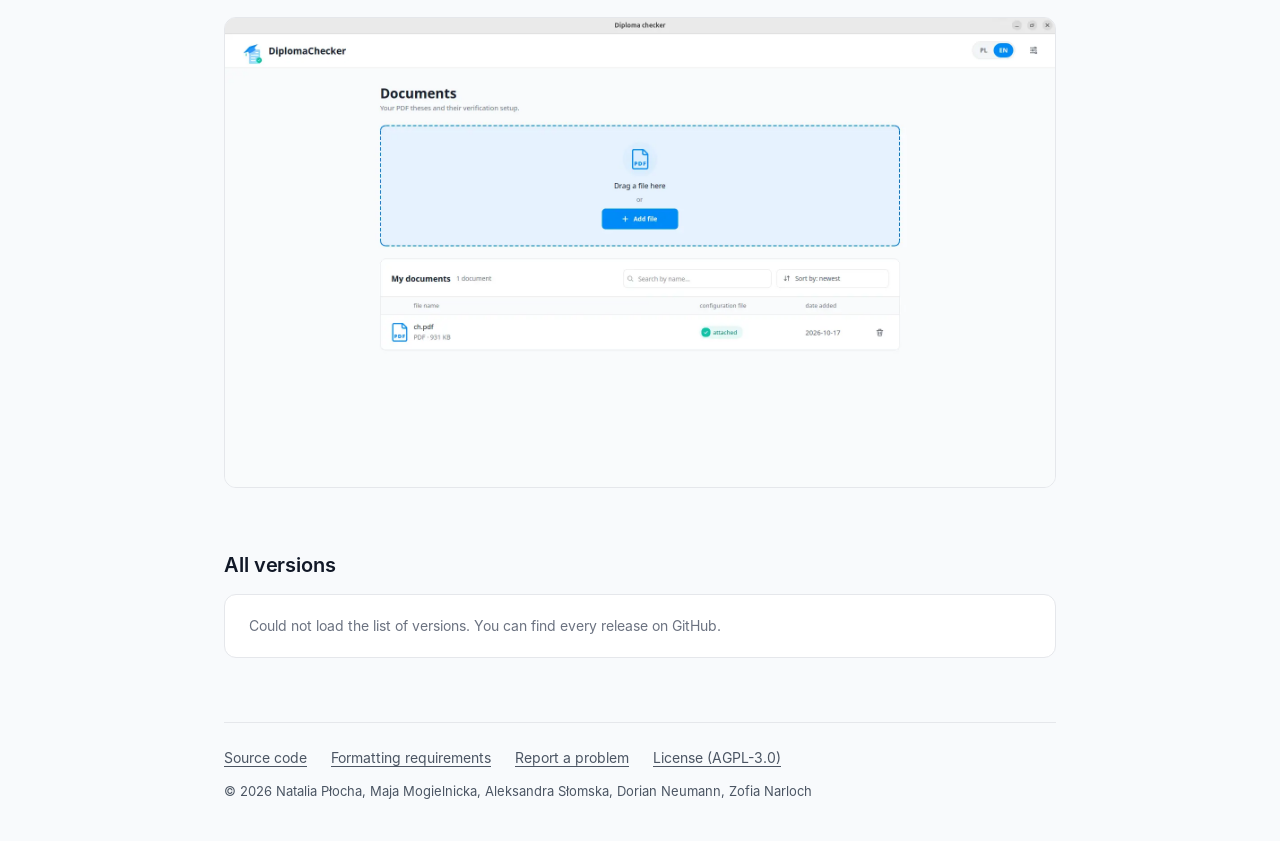
==== commit 09ca4c1b: "Link the AGPL-3.0 license and name the authors in the site footer" ====
--- a/index.html
+++ b/index.html
@@ -110,7 +110,9 @@
       <a id="link-repo" href="https://github.com/PDF-Diploma-Checker/app" data-i18n="repo">Kod źródłowy</a>
       <a href="wymagania.html" data-i18n="req_footer">Wymagania formalne</a>
       <a id="link-issues" href="https://github.com/PDF-Diploma-Checker/app/issues" data-i18n="issues">Zgłoś problem</a>
+      <a href="LICENSE.txt" data-i18n="license">Licencja (AGPL-3.0)</a>
     </div>
+    <p class="footer-legal">© 2026 Natalia Płocha, Maja Mogielnicka, Aleksandra Słomska, Dorian Neumann, Zofia Narloch</p>
   </footer>
 </body>
 </html>
--- a/assets/style.css
+++ b/assets/style.css
@@ -104,6 +104,16 @@
 .sha { margin-top: 6px; padding: 0; background: none; border: 0; font: 400 13px/1.4 "Inter", sans-serif; color: var(--text-2); text-decoration: underline; text-underline-offset: 3px; cursor: pointer; }
 .sha:hover { color: var(--text); }
 
+/* an archive split into parts (GitHub's 2 GB limit per file) */
+.parts { margin-top: 14px; max-width: 64ch; padding: 14px 16px; font-size: 13px; line-height: 1.55; color: var(--text-2); background: var(--bg); border: 1px solid var(--border); border-radius: 10px; scroll-margin-top: 24px; }
+.parts p + ul, .parts ul + p, .parts code + p, .parts p + .parts-sha, .parts code + .parts-sha { margin-top: 8px; }
+.parts ul { list-style: none; padding: 0; display: grid; gap: 4px; }
+.parts li { display: flex; gap: 10px; align-items: baseline; }
+.parts li a { font-weight: 500; }
+.parts li span { font-variant-numeric: tabular-nums; }
+.parts code { display: block; margin-top: 6px; padding: 8px 12px; white-space: normal; overflow-wrap: anywhere; }
+.parts-sha { display: inline-block; }
+
 .meta { margin-top: 16px; font-size: 14px; color: var(--text-2); }
 
 /* install */
@@ -154,8 +164,9 @@
 
 /* footer */
 .site-footer { margin-top: 64px; padding-bottom: 40px; font-size: 14px; }
-.footer-inner { display: flex; gap: 24px; padding-top: 24px; border-top: 1px solid var(--border); }
+.footer-inner { display: flex; flex-wrap: wrap; gap: 8px 24px; padding-top: 24px; border-top: 1px solid var(--border); }
 .site-footer a { color: var(--text-3); }
+.footer-legal { margin: 12px 0 0; color: var(--text-3); font-size: 13px; }
 .site-footer a:hover { color: var(--text); }
 
 /* narrow screens */
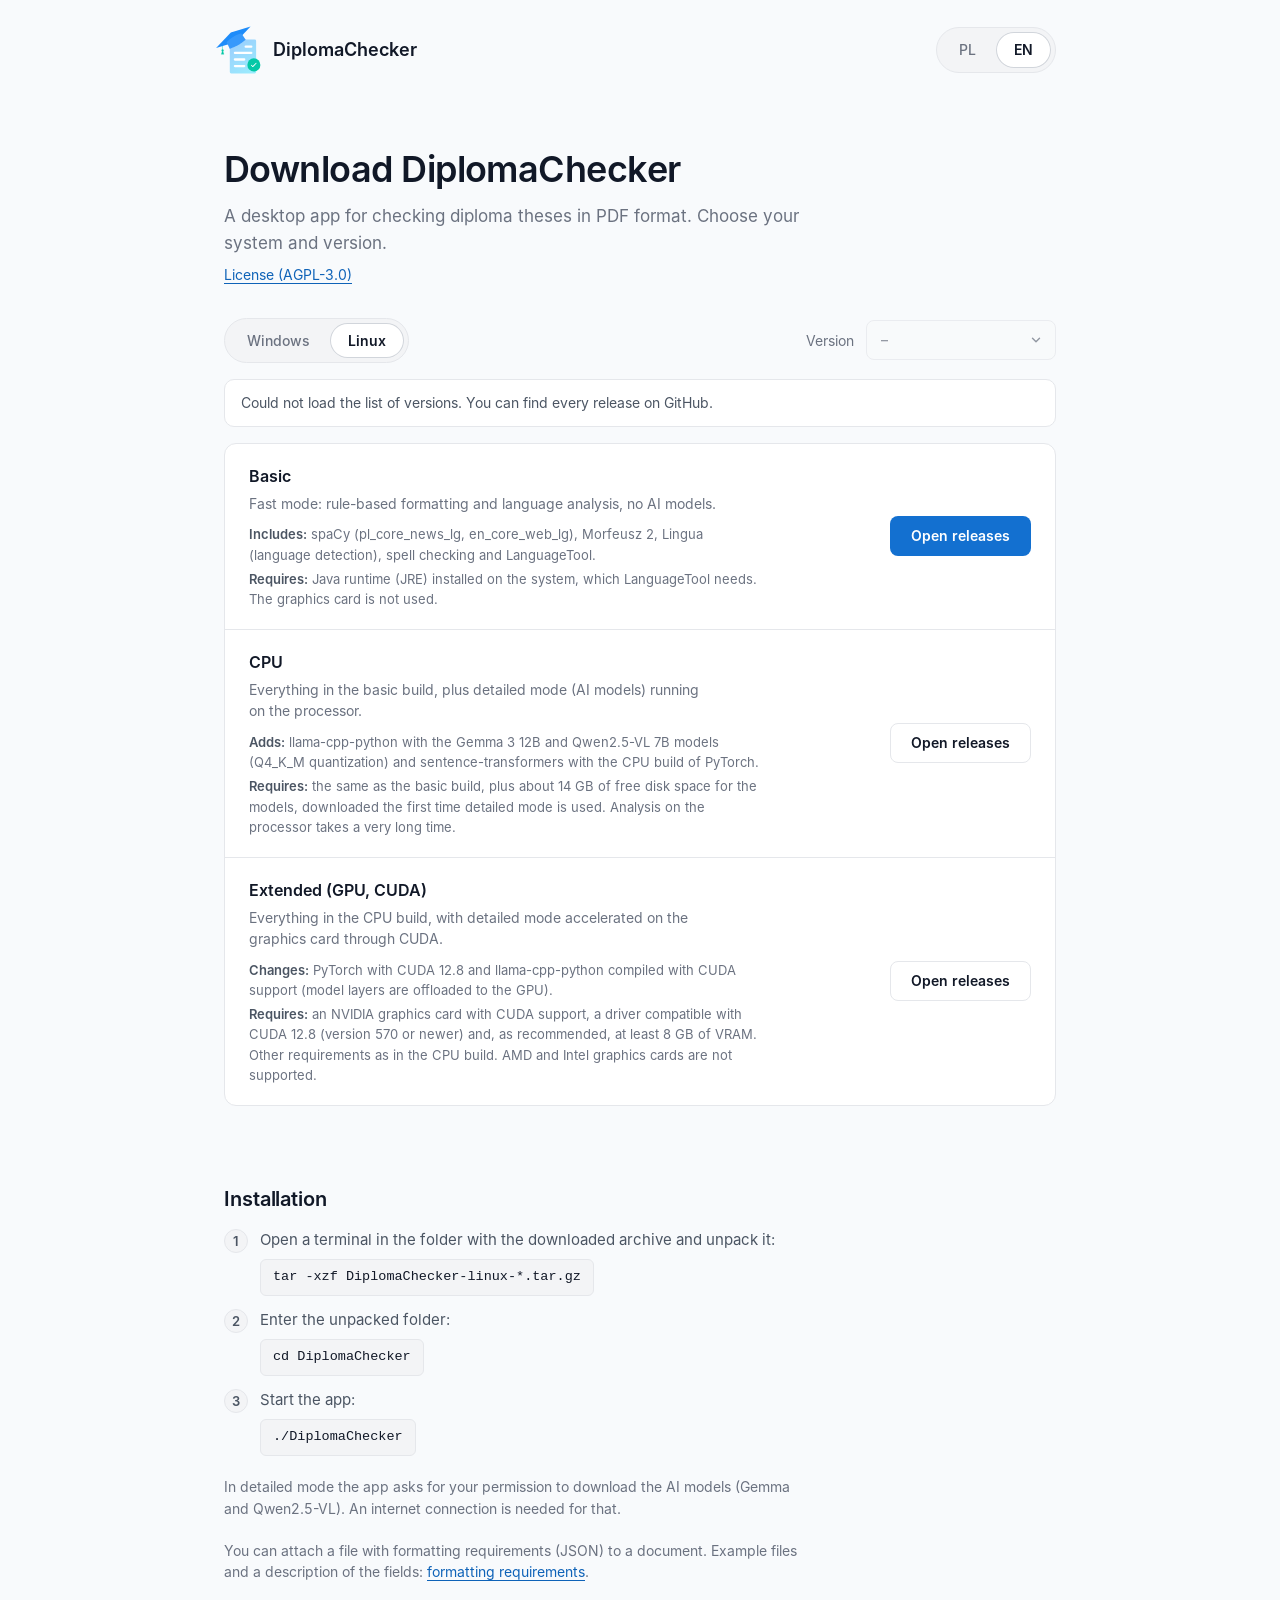
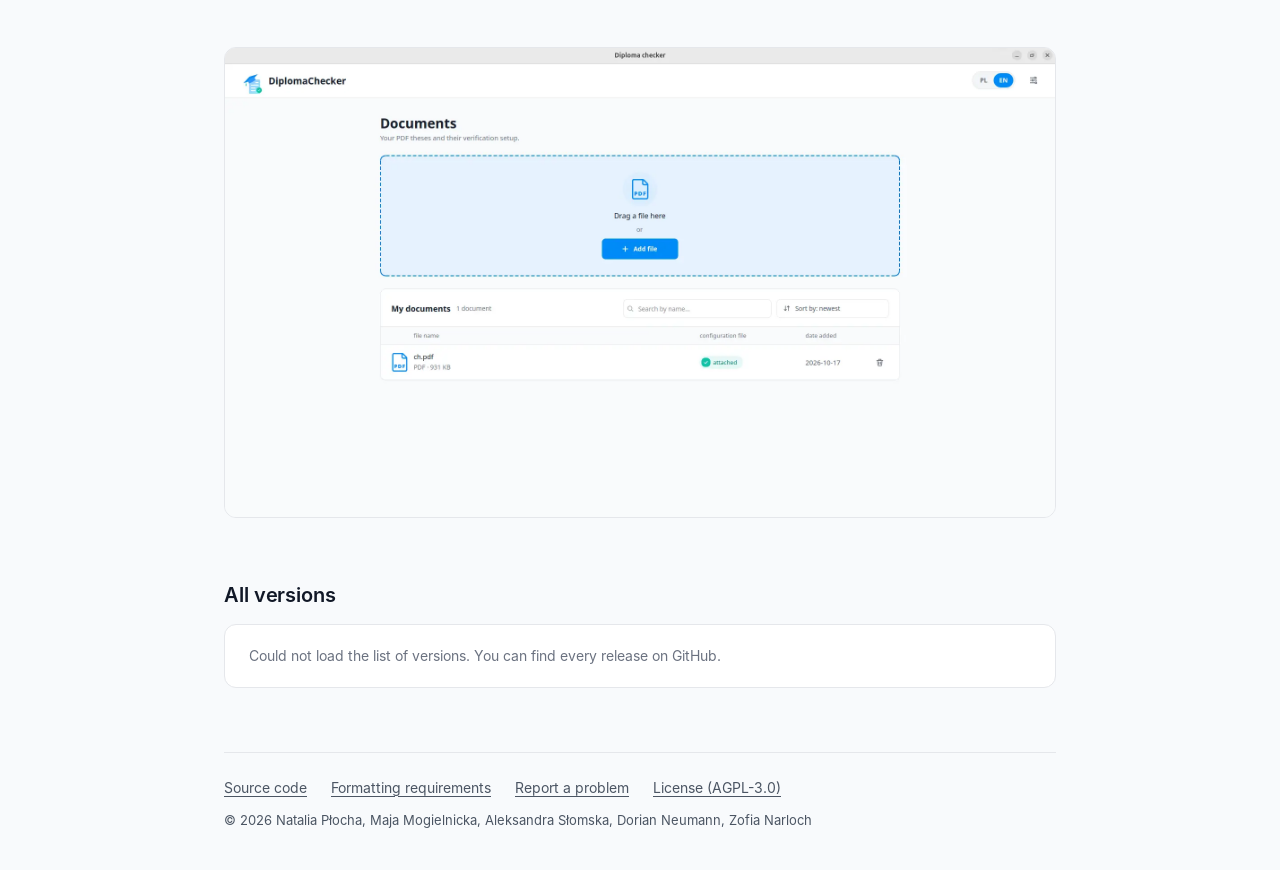
==== commit ef44f1d0: "Show the license link at the top of the download page" ====
--- a/index.html
+++ b/index.html
@@ -28,6 +28,7 @@
     <section class="hero">
       <h1 data-i18n="h1">Pobierz DiplomaChecker</h1>
       <p class="lead" data-i18n="lead">Aplikacja desktopowa do sprawdzania prac dyplomowych w formacie PDF. Wybierz system i wersję.</p>
+      <p class="hero-license"><a href="LICENSE.txt" data-i18n="license">Licencja (AGPL-3.0)</a></p>
     </section>
 
     <section class="chooser" aria-label="Pobieranie">
--- a/assets/style.css
+++ b/assets/style.css
@@ -61,6 +61,7 @@
 .hero { padding-top: 48px; padding-bottom: 32px; }
 .hero h1 { font-size: 36px; line-height: 1.2; font-weight: 600; letter-spacing: -0.015em; }
 .lead { margin-top: 12px; max-width: 54ch; font-size: 17px; color: var(--text-2); }
+.hero-license { margin-top: 8px; font-size: 14px; color: var(--text-2); }
 
 /* chooser */
 .bar { display: flex; flex-wrap: wrap; align-items: center; justify-content: space-between; gap: 16px; margin-bottom: 16px; }
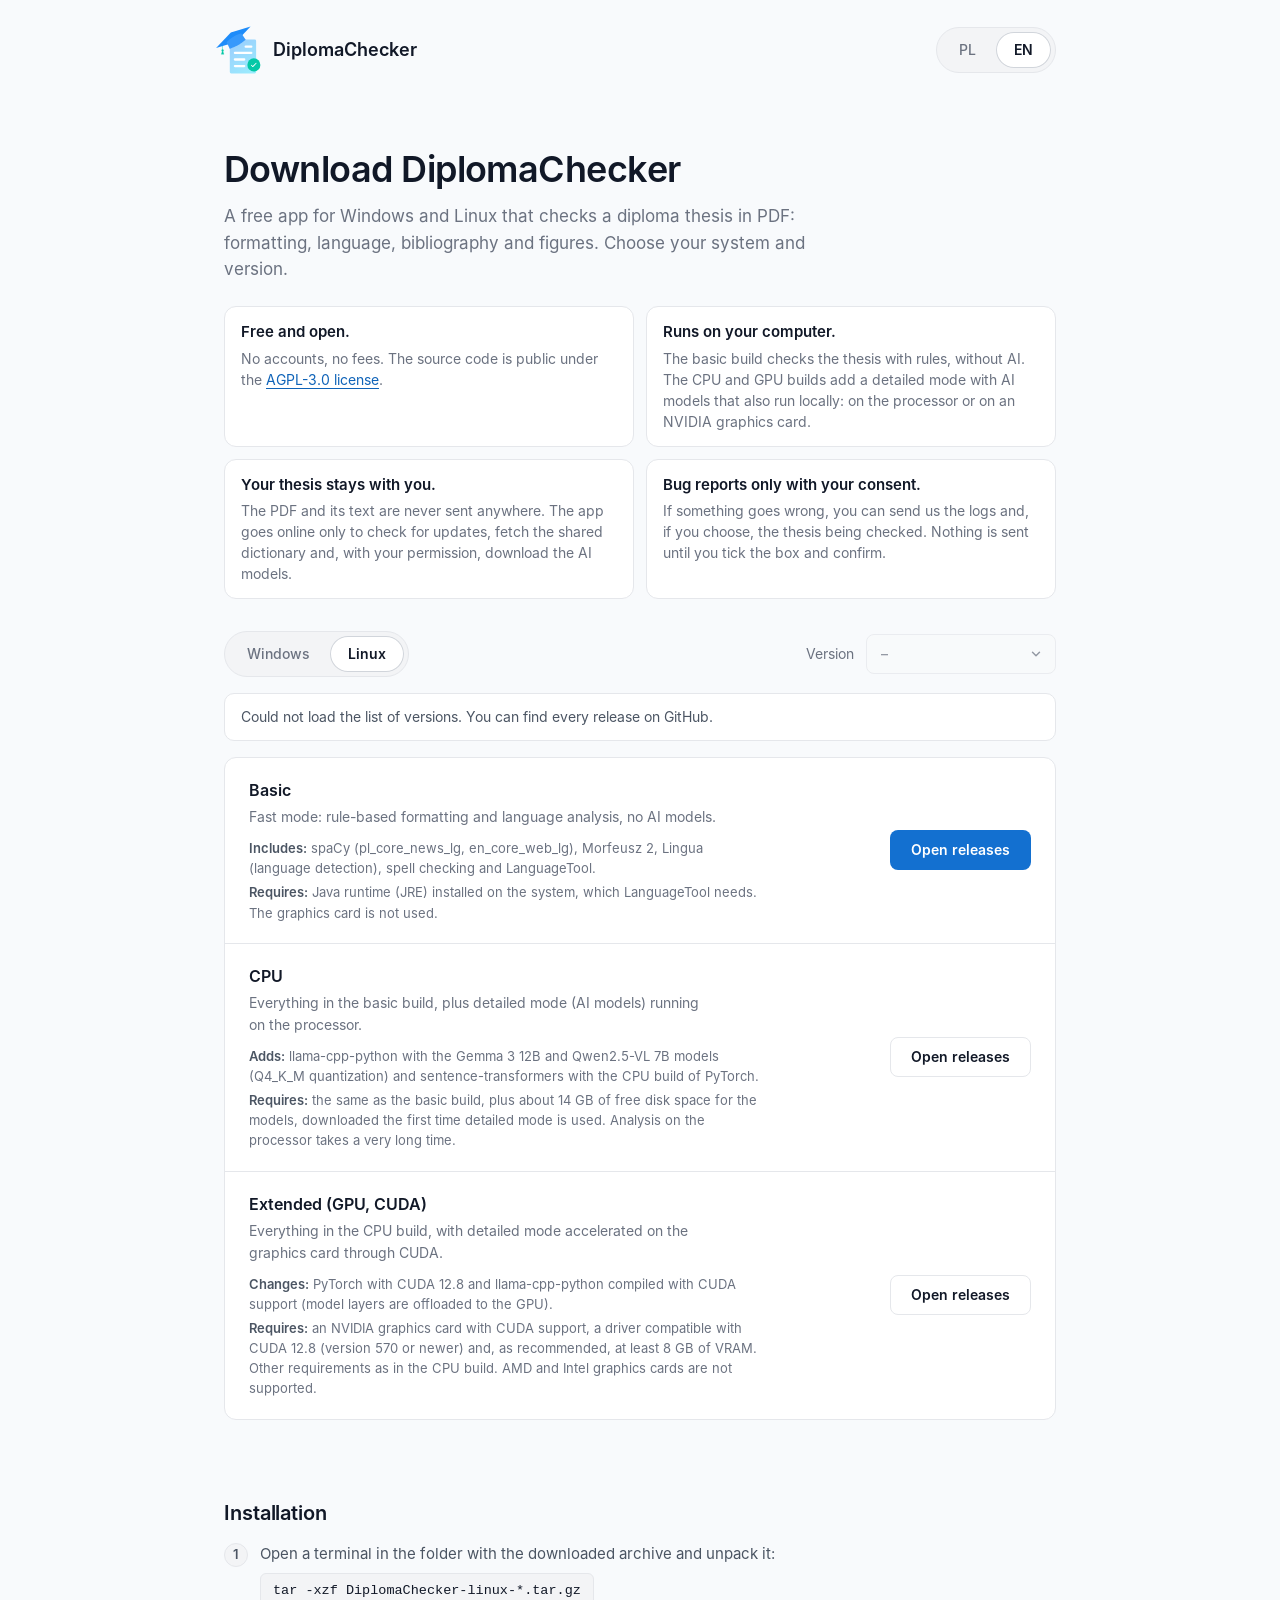
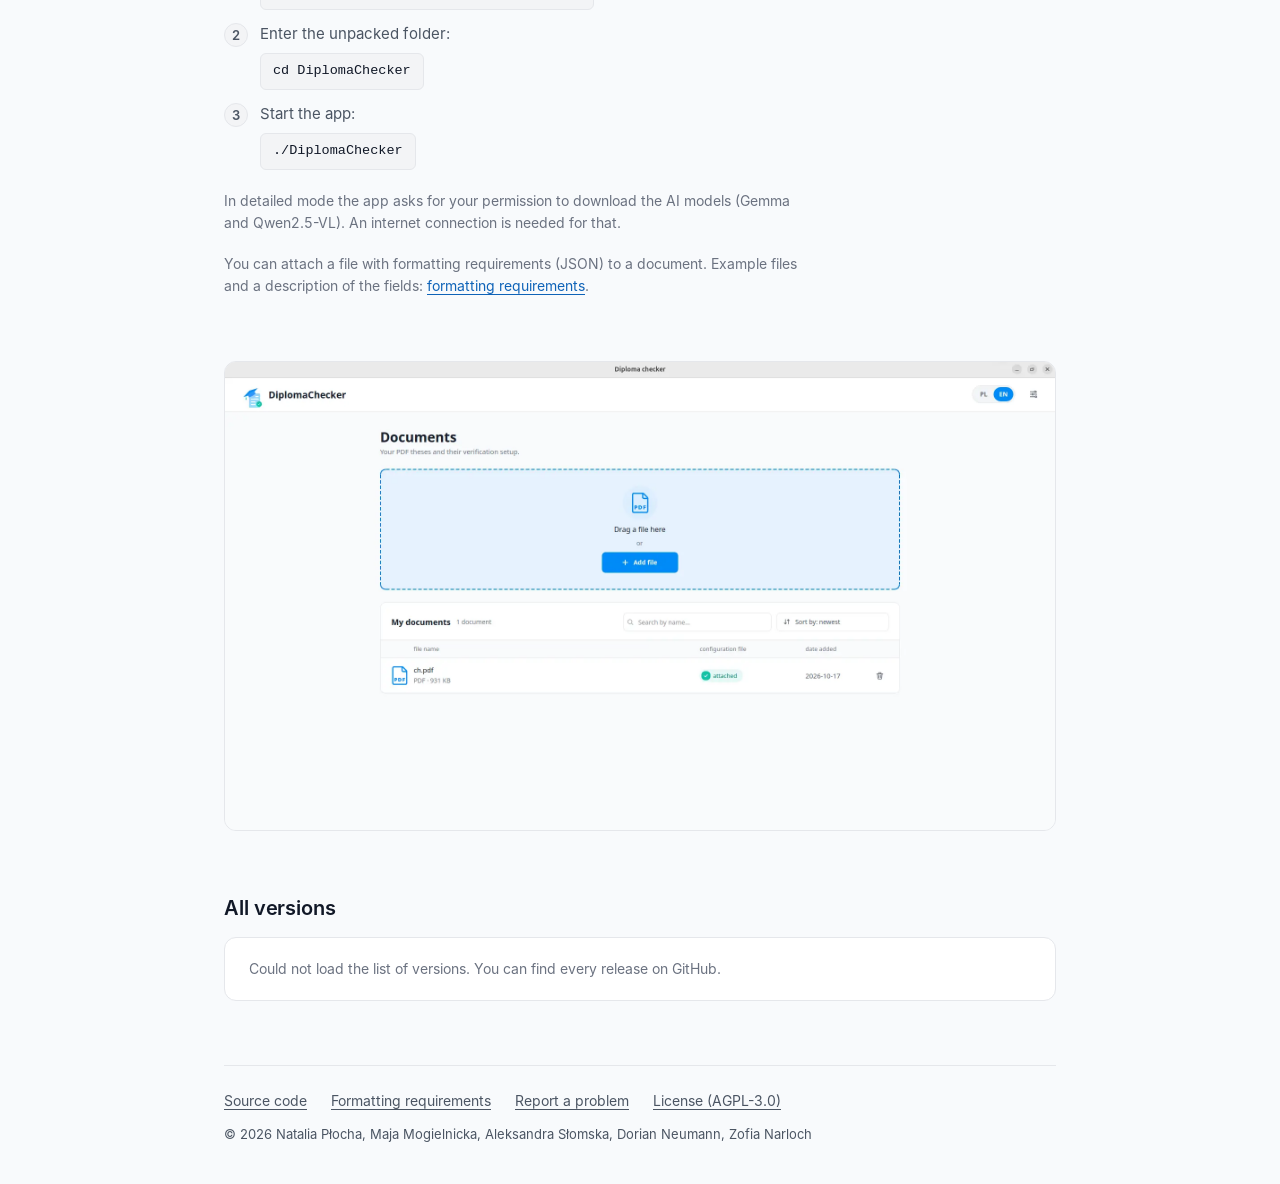
==== commit 236fe2af: "Describe what the app does and what it sends" ====
--- a/index.html
+++ b/index.html
@@ -4,7 +4,7 @@
   <meta charset="utf-8">
   <meta name="viewport" content="width=device-width, initial-scale=1">
   <title>Pobierz DiplomaChecker</title>
-  <meta name="description" content="Pobierz DiplomaChecker, aplikację desktopową do sprawdzania prac dyplomowych w formacie PDF. Windows i Linux.">
+  <meta name="description" content="DiplomaChecker: bezpłatna aplikacja na Windows i Linux, która sprawdza pracę dyplomową w PDF na Twoim komputerze, bez wysyłania jej do internetu.">
   <meta name="color-scheme" content="light">
   <link rel="icon" href="assets/logo.svg" type="image/svg+xml">
   <link rel="preload" href="assets/fonts/inter-400.woff2" as="font" type="font/woff2" crossorigin>
@@ -27,8 +27,13 @@
   <main class="wrap">
     <section class="hero">
       <h1 data-i18n="h1">Pobierz DiplomaChecker</h1>
-      <p class="lead" data-i18n="lead">Aplikacja desktopowa do sprawdzania prac dyplomowych w formacie PDF. Wybierz system i wersję.</p>
-      <p class="hero-license"><a href="LICENSE.txt" data-i18n="license">Licencja (AGPL-3.0)</a></p>
+      <p class="lead" data-i18n="lead"></p>
+      <ul class="facts">
+        <li data-i18n-html="fact_free"></li>
+        <li data-i18n-html="fact_local"></li>
+        <li data-i18n-html="fact_private"></li>
+        <li data-i18n-html="fact_report"></li>
+      </ul>
     </section>
 
     <section class="chooser" aria-label="Pobieranie">
@@ -44,6 +49,16 @@
       </div>
 
       <p class="notice" id="notice" role="status" hidden></p>
+
+      <div class="row installer" id="installer" hidden>
+        <div class="info">
+          <p class="name" data-i18n="installer_name">Instalator</p>
+          <p class="desc" data-i18n="installer_desc"></p>
+          <p class="spec" id="installer-hint"></p>
+        </div>
+        <span class="size" data-size></span>
+        <a class="btn btn-primary" id="installer-link" rel="noopener" data-i18n="installer_action">Pobierz instalator</a>
+      </div>
 
       <ul class="list" id="variants">
         <li class="row" data-variant="base">
--- a/assets/style.css
+++ b/assets/style.css
@@ -61,7 +61,10 @@
 .hero { padding-top: 48px; padding-bottom: 32px; }
 .hero h1 { font-size: 36px; line-height: 1.2; font-weight: 600; letter-spacing: -0.015em; }
 .lead { margin-top: 12px; max-width: 54ch; font-size: 17px; color: var(--text-2); }
-.hero-license { margin-top: 8px; font-size: 14px; color: var(--text-2); }
+.facts { list-style: none; margin-top: 24px; padding: 0; display: grid; grid-template-columns: repeat(2, 1fr); gap: 12px; }
+@media (max-width: 640px) { .facts { grid-template-columns: 1fr; } }
+.facts li { padding: 14px 16px; border: 1px solid var(--border); border-radius: 12px; background: var(--surface); font-size: 14px; line-height: 1.5; color: var(--text-2); }
+.facts strong { display: block; margin-bottom: 4px; font-size: 15px; font-weight: 600; color: var(--text); }
 
 /* chooser */
 .bar { display: flex; flex-wrap: wrap; align-items: center; justify-content: space-between; gap: 16px; margin-bottom: 16px; }
@@ -81,6 +84,8 @@
 .list { background: var(--surface); border: 1px solid var(--border); border-radius: var(--radius); }
 .row { display: grid; grid-template-columns: 1fr auto auto; align-items: center; gap: 8px 24px; padding: 20px 24px; }
 .row + .row { border-top: 1px solid var(--border); }
+.installer { margin-bottom: 16px; background: var(--surface); border: 1px solid var(--accent); border-radius: var(--radius); }
+.installer[hidden] { display: none; }
 .name { font-size: 16px; font-weight: 600; }
 .desc { margin-top: 4px; max-width: 52ch; font-size: 14px; line-height: 1.55; color: var(--text-2); }
 .spec { margin-top: 10px; max-width: 64ch; font-size: 13px; line-height: 1.55; color: var(--text-2); }
@@ -104,6 +109,7 @@
 
 .sha { margin-top: 6px; padding: 0; background: none; border: 0; font: 400 13px/1.4 "Inter", sans-serif; color: var(--text-2); text-decoration: underline; text-underline-offset: 3px; cursor: pointer; }
 .sha:hover { color: var(--text); }
+.older-archive { margin-top: 6px; max-width: 64ch; font-size: 13px; line-height: 1.55; color: var(--text-2); }
 
 /* an archive split into parts (GitHub's 2 GB limit per file) */
 .parts { margin-top: 14px; max-width: 64ch; padding: 14px 16px; font-size: 13px; line-height: 1.55; color: var(--text-2); background: var(--bg); border: 1px solid var(--border); border-radius: 10px; scroll-margin-top: 24px; }
